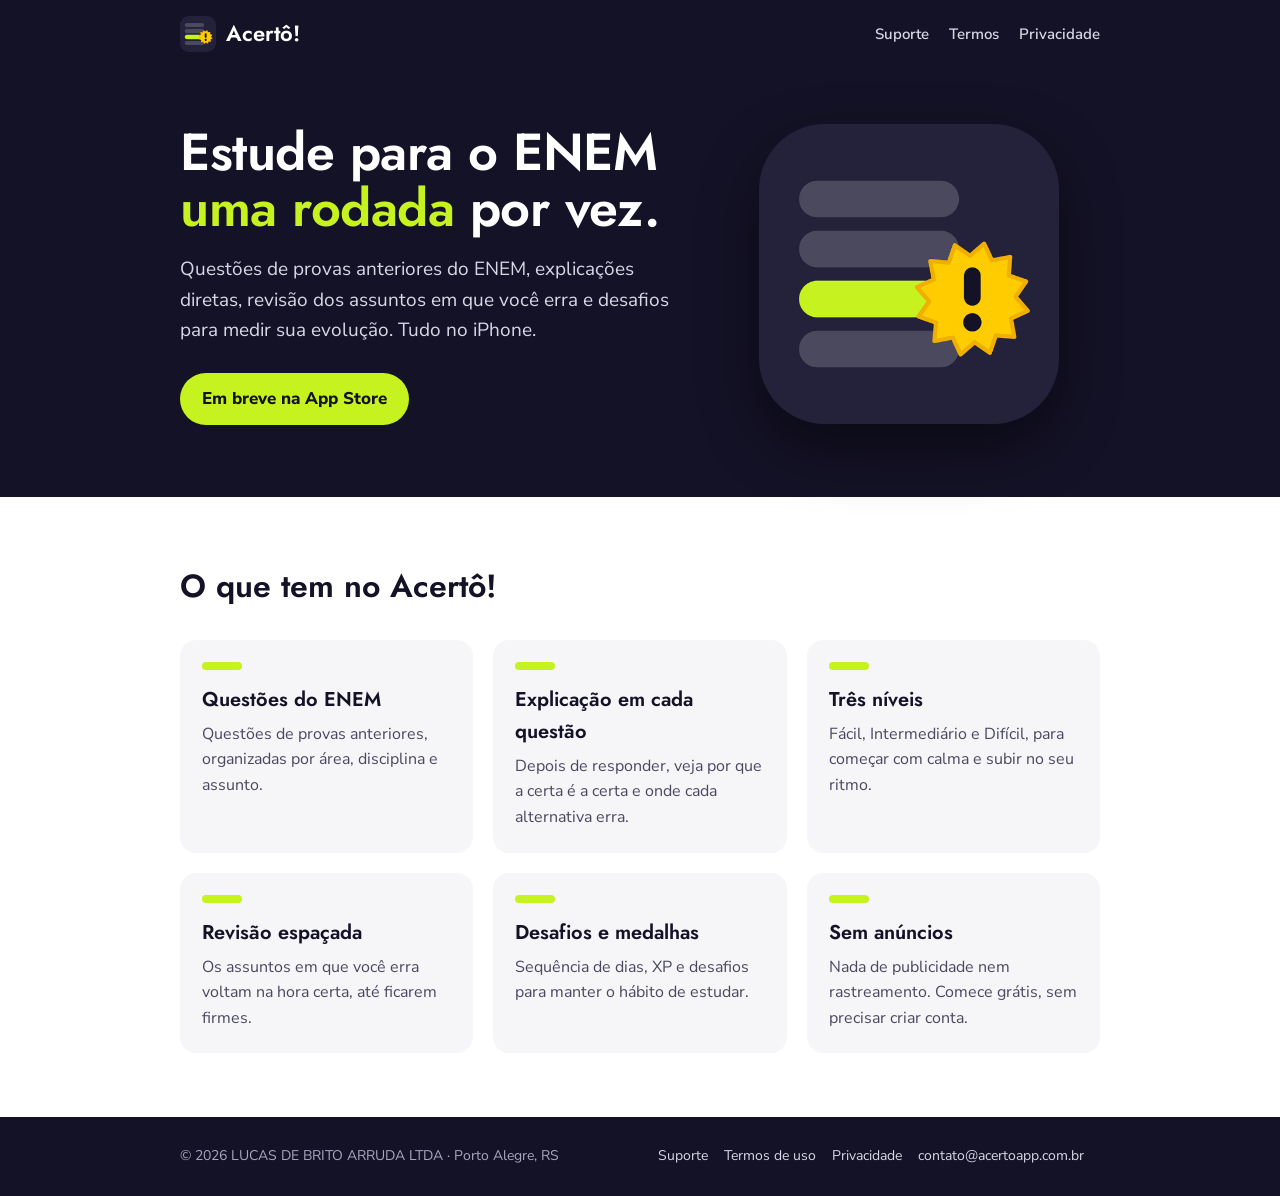
==== index.html @ 9a689e61 "Site acertoapp.com.br" ====
<!DOCTYPE html>
<html lang="pt-BR">
<head>
<meta charset="utf-8">
<meta name="viewport" content="width=device-width, initial-scale=1">
<title>Acertô! · Questões do ENEM no iPhone</title>
<meta name="description" content="App de estudo para o ENEM com questões de provas anteriores, explicações e revisão.">
<link rel="icon" type="image/png" href="/img/favicon.png">
<link rel="apple-touch-icon" href="/img/apple-touch-icon.png">
<link rel="preconnect" href="https://fonts.googleapis.com"><link rel="preconnect" href="https://fonts.gstatic.com" crossorigin><link href="https://fonts.googleapis.com/css2?family=Jost:wght@500;600&family=Nunito+Sans:wght@400;600;800&display=swap" rel="stylesheet">
<link rel="stylesheet" href="/estilo.css">
</head>
<body>
<header class="topo"><div class="wrap">
<a class="marca" href="/"><img src="/img/icone.png" alt=""><span>Acertô!</span></a>
<nav class="menu"><a href="/suporte/">Suporte</a><a href="/termos/">Termos</a><a href="/privacidade/">Privacidade</a></nav>
</div></header>
<main>
<section class="capa"><div class="wrap">
<div>
<h1>Estude para o ENEM <em>uma rodada</em> por vez.</h1>
<p>Questões de provas anteriores do ENEM, explicações diretas, revisão dos assuntos em que você erra e desafios para medir sua evolução. Tudo no iPhone.</p>
<span class="selo">Em breve na App Store</span>
</div>
<img class="icone" src="/img/icone.png" alt="Ícone do app Acertô!">
</div></section>
<section class="recursos"><div class="wrap">
<h2>O que tem no Acertô!</h2>
<div class="grade">
<div class="cartao"><div class="barra"></div><h3>Questões do ENEM</h3><p>Questões de provas anteriores, organizadas por área, disciplina e assunto.</p></div>
<div class="cartao"><div class="barra"></div><h3>Explicação em cada questão</h3><p>Depois de responder, veja por que a certa é a certa e onde cada alternativa erra.</p></div>
<div class="cartao"><div class="barra"></div><h3>Três níveis</h3><p>Fácil, Intermediário e Difícil, para começar com calma e subir no seu ritmo.</p></div>
<div class="cartao"><div class="barra"></div><h3>Revisão espaçada</h3><p>Os assuntos em que você erra voltam na hora certa, até ficarem firmes.</p></div>
<div class="cartao"><div class="barra"></div><h3>Desafios e medalhas</h3><p>Sequência de dias, XP e desafios para manter o hábito de estudar.</p></div>
<div class="cartao"><div class="barra"></div><h3>Sem anúncios</h3><p>Nada de publicidade nem rastreamento. Comece grátis, sem precisar criar conta.</p></div>
</div>
</div></section>
</main>
<footer class="rodape"><div class="wrap">
<div>© 2026 LUCAS DE BRITO ARRUDA LTDA · Porto Alegre, RS</div>
<div><a href="/suporte/">Suporte</a><a href="/termos/">Termos de uso</a><a href="/privacidade/">Privacidade</a><a href="mailto:contato@acertoapp.com.br">contato@acertoapp.com.br</a></div>
</div></footer>
</body>
</html>
---- estilo.css ----
:root {
  --navy: #141226;
  --navy-2: #24223d;
  --blue: #005ad1;
  --lime: #c6f21f;
  --yellow: #ffc700;
  --ink: #141226;
  --ink-2: #4a4860;
  --line: #e4e3ec;
  --bg: #ffffff;
  --bg-2: #f6f6f9;
  --display: "Jost", "Futura", system-ui, sans-serif;
  --body: "Nunito Sans", system-ui, -apple-system, sans-serif;
}

* { box-sizing: border-box; }
html { -webkit-text-size-adjust: 100%; }
body {
  margin: 0;
  font-family: var(--body);
  font-size: 17px;
  line-height: 1.6;
  color: var(--ink);
  background: var(--bg);
}
a { color: var(--blue); }
img { max-width: 100%; display: block; }

.wrap { max-width: 960px; margin: 0 auto; padding: 0 20px; }
.texto { max-width: 720px; }

/* Topo */
.topo { background: var(--navy); color: #fff; }
.topo .wrap { display: flex; align-items: center; justify-content: space-between; gap: 16px; height: 68px; }
.marca { display: flex; align-items: center; gap: 10px; color: #fff; text-decoration: none; font-family: var(--display); font-weight: 600; font-size: 22px; }
.marca img { width: 36px; height: 36px; border-radius: 9px; }
.menu { display: flex; gap: 20px; }
.menu a { color: #d8d7e6; text-decoration: none; font-weight: 600; font-size: 15px; }
.menu a:hover, .menu a[aria-current] { color: var(--lime); }

/* Capa */
.capa { background: var(--navy); color: #fff; padding: 56px 0 72px; }
.capa .wrap { display: grid; grid-template-columns: 1.3fr 1fr; gap: 40px; align-items: center; }
.capa h1 { font-family: var(--display); font-weight: 600; font-size: 52px; line-height: 1.08; margin: 0 0 18px; letter-spacing: -0.5px; }
.capa h1 em { font-style: normal; color: var(--lime); }
.capa p { color: #d8d7e6; font-size: 19px; margin: 0 0 28px; }
.capa .icone { width: 100%; max-width: 300px; justify-self: center; border-radius: 22%; box-shadow: 0 24px 60px rgba(0,0,0,.45); }
.selo { display: inline-block; background: var(--lime); color: var(--navy); font-weight: 800; padding: 12px 22px; border-radius: 999px; text-decoration: none; }

/* Recursos */
.recursos { padding: 64px 0; }
.recursos h2, .pagina h1 { font-family: var(--display); font-weight: 600; }
.recursos h2 { font-size: 32px; margin: 0 0 28px; }
.grade { display: grid; grid-template-columns: repeat(3, 1fr); gap: 20px; }
.cartao { background: var(--bg-2); border-radius: 16px; padding: 22px; }
.cartao h3 { font-family: var(--display); font-weight: 600; font-size: 20px; margin: 0 0 6px; }
.cartao p { margin: 0; color: var(--ink-2); font-size: 16px; }
.barra { width: 40px; height: 8px; border-radius: 4px; background: var(--lime); margin-bottom: 14px; }

/* Páginas de texto */
.pagina { padding: 48px 0 72px; }
.pagina h1 { font-size: 40px; line-height: 1.15; margin: 0 0 6px; }
.pagina h2 { font-family: var(--display); font-weight: 600; font-size: 24px; margin: 36px 0 8px; }
.pagina h3 { font-size: 18px; margin: 24px 0 4px; }
.data { color: var(--ink-2); margin: 0 0 28px; }
.pagina table { width: 100%; border-collapse: collapse; font-size: 15px; margin: 12px 0; }
.pagina th, .pagina td { text-align: left; vertical-align: top; padding: 10px 12px; border-bottom: 1px solid var(--line); }
.pagina th { background: var(--bg-2); }
.tabela { overflow-x: auto; }
.destaque { background: var(--bg-2); border-left: 4px solid var(--lime); padding: 14px 18px; border-radius: 8px; margin: 16px 0; }
.contato-grande { font-family: var(--display); font-size: 24px; font-weight: 600; }

/* Rodapé */
.rodape { background: var(--navy); color: #a9a7bd; font-size: 14px; padding: 28px 0; }
.rodape .wrap { display: flex; flex-wrap: wrap; justify-content: space-between; gap: 12px; }
.rodape a { color: #d8d7e6; text-decoration: none; margin-right: 16px; }
.rodape a:hover { color: var(--lime); }

@media (max-width: 720px) {
  body { font-size: 16px; }
  .capa { padding: 36px 0 48px; }
  .capa .wrap { grid-template-columns: 1fr; }
  .capa .icone { max-width: 160px; justify-self: start; order: -1; }
  .capa h1 { font-size: 36px; }
  .grade { grid-template-columns: 1fr; }
  .menu { gap: 14px; }
  .menu a { font-size: 14px; }
  .marca span { display: none; }
  .pagina h1 { font-size: 30px; }
}
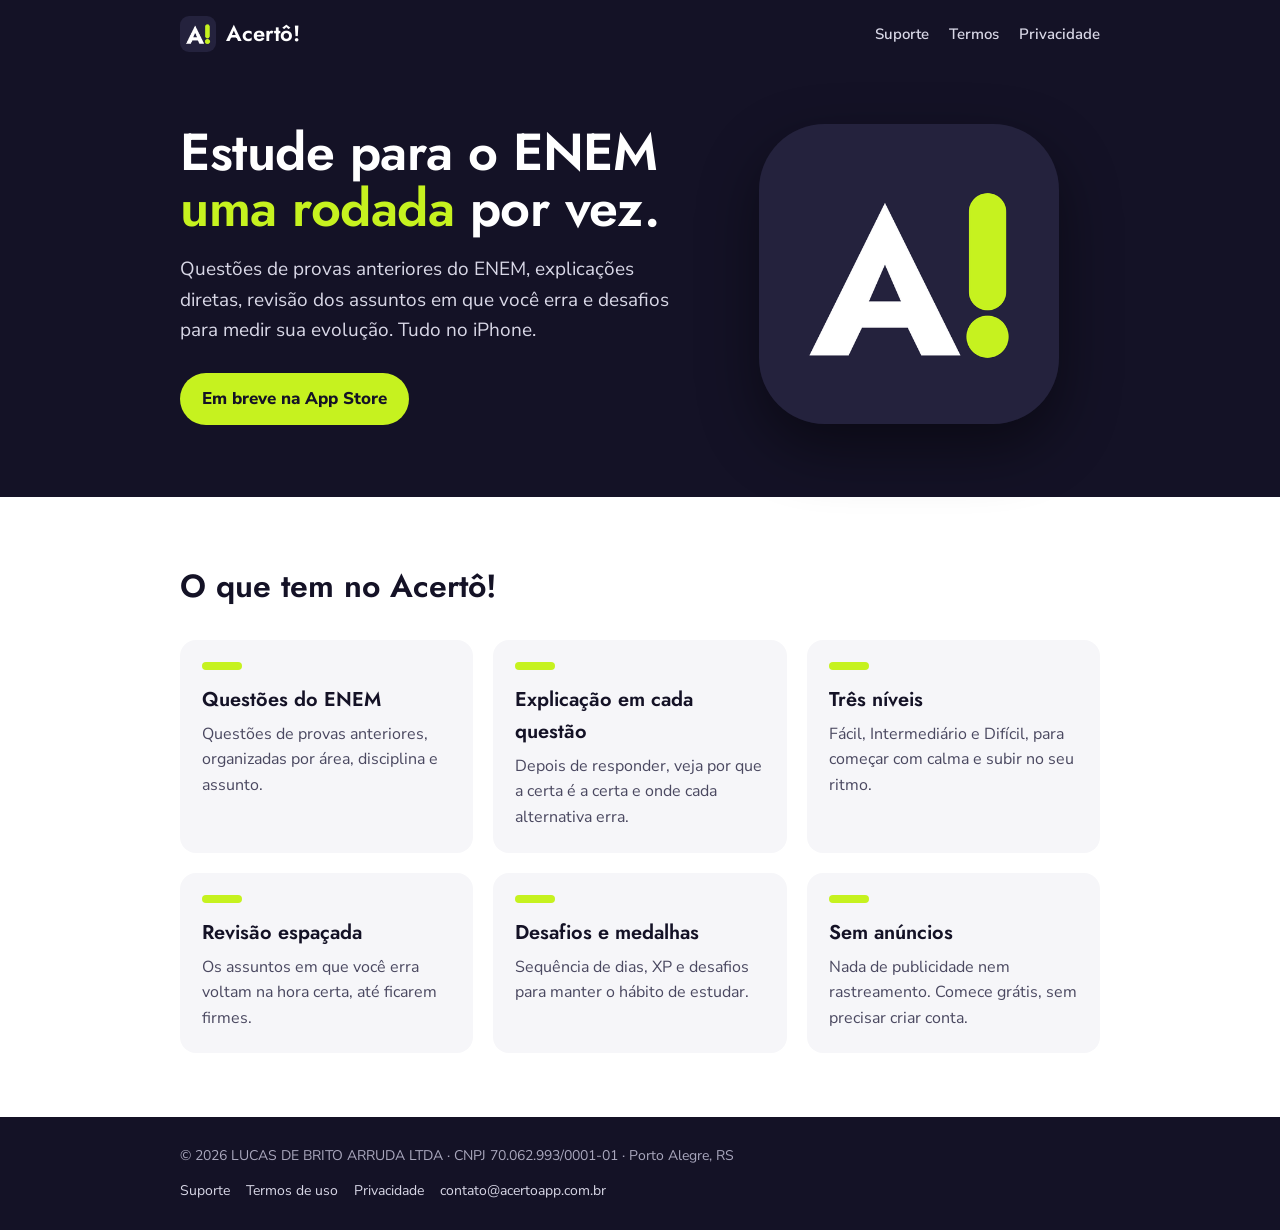
==== commit b8d3829d: "CNPJ no site" ====
--- a/index.html
+++ b/index.html
@@ -37,7 +37,7 @@
 </div></section>
 </main>
 <footer class="rodape"><div class="wrap">
-<div>© 2026 LUCAS DE BRITO ARRUDA LTDA · Porto Alegre, RS</div>
+<div>© 2026 LUCAS DE BRITO ARRUDA LTDA · CNPJ 70.062.993/0001-01 · Porto Alegre, RS</div>
 <div><a href="/suporte/">Suporte</a><a href="/termos/">Termos de uso</a><a href="/privacidade/">Privacidade</a><a href="mailto:contato@acertoapp.com.br">contato@acertoapp.com.br</a></div>
 </div></footer>
 </body>
